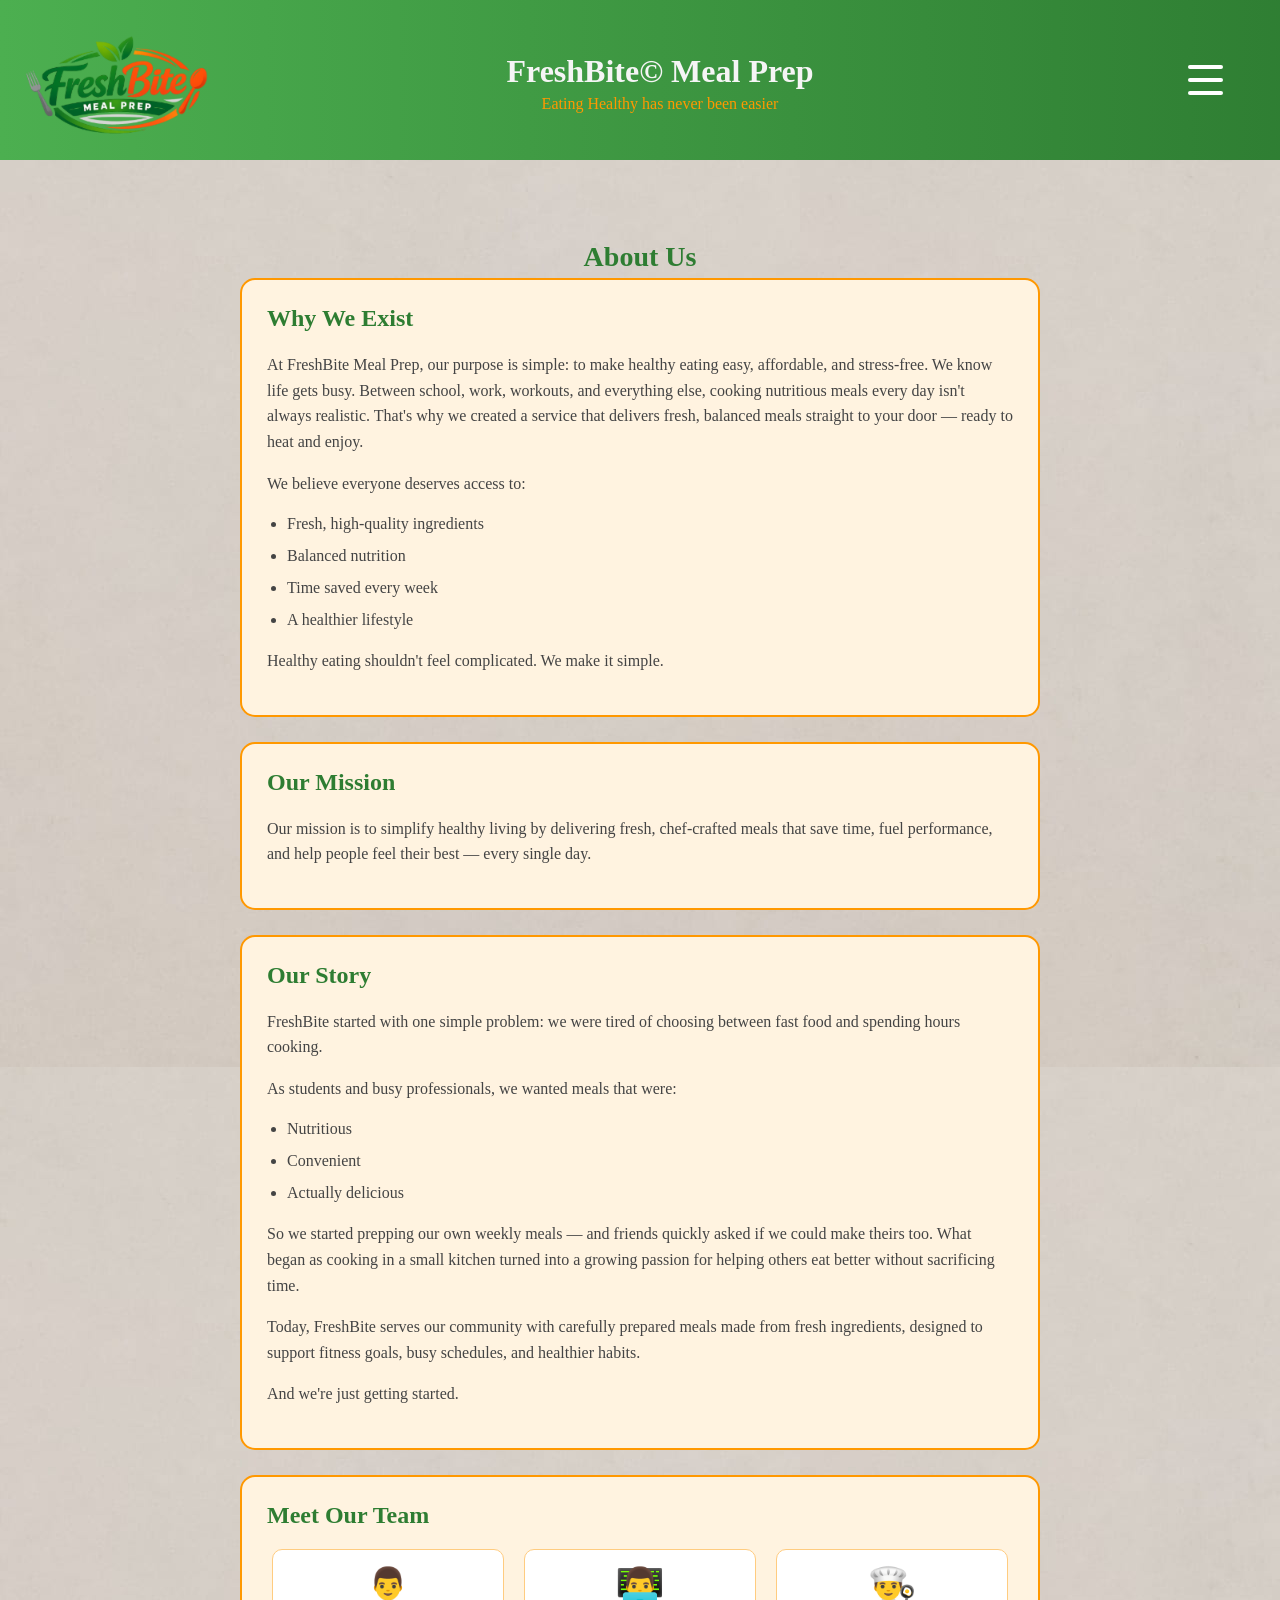
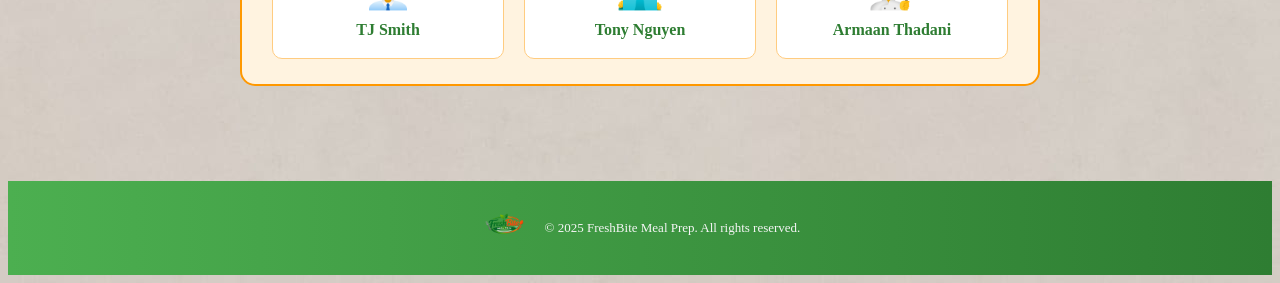
==== webpages/about.html @ d67d7040 "Clean up all pages: consistent styling, fix broken pricing, add missing meta tags - index.html: adde" ====
<!DOCTYPE html>
<html lang="en">
<head>
    <meta charset="UTF-8">
    <meta name="viewport" content="width=device-width, initial-scale=1.0">
    <meta name="keywords" content="FreshBite, about us, meal prep, our story, our mission, healthy food company">
    <meta name="description" content="Learn about FreshBite Meal Prep - our mission, story, and team.">
    <title>About Us - FreshBite Meal Prep</title>
    <link rel="stylesheet" href="../stylesheets/header.css">
    <link rel="stylesheet" href="../stylesheets/pages.css">
    <style>
        .about-container {
            max-width: 800px;
            margin: 0 auto;
            padding: 20px;
        }

        .about-section {
            border: 2px solid #ff9800;
            border-radius: 15px;
            padding: 25px;
            background-color: #fff3e0;
            margin-bottom: 25px;
        }

        .about-section h2 {
            color: #2E7D32;
            margin-top: 0;
        }

        .about-section p {
            color: #444;
            line-height: 1.6;
        }

        .about-section ul {
            padding-left: 20px;
        }

        .about-section li {
            margin-bottom: 8px;
            color: #444;
            line-height: 1.5;
        }

        .team-grid {
            display: flex;
            gap: 20px;
            justify-content: center;
            flex-wrap: wrap;
            margin-top: 15px;
        }

        .team-member {
            text-align: center;
            flex: 1;
            min-width: 150px;
            max-width: 200px;
            padding: 15px;
            background-color: white;
            border-radius: 10px;
            border: 1px solid #ffcc80;
        }

        .team-member p {
            font-weight: bold;
            color: #2E7D32 !important;
            margin: 5px 0 0 0;
        }

        .team-member span {
            font-size: 40px;
        }

        @media (max-width: 500px) {
            .team-grid {
                flex-direction: column;
                align-items: center;
            }
        }
    </style>
</head>
<body>
    <!-- Beginning of Standard Header -->
    <div class="header">
        <a href="index.html"><img src="../pictures/freshlogo_s.png"></a>
        <div class="brandBox">
            <h1>FreshBite&copy; Meal Prep</h1>
            <p>Eating Healthy has never been easier</p>
        </div>
        <button class="hamburger" id="hamburger" onclick="toggleMenu()">
            <span></span>
            <span></span>
            <span></span>
        </button>
    </div>
    <div style="height:150px"></div>
    <div class="menu" id="menu">
        <a href="index.html"><h2>Home</h2></a>
        <a href="about.html"><h2>About Us</h2></a>
        <a href="testimony.html"><h2>Testimonies</h2></a>
        <a href="faq.html"><h2>FAQ</h2></a>
        <a href="howitworks.html"><h2>How It Works</h2></a>
        <a href="contact.html"><h2>Contact</h2></a>
        <a href="pricing.html"><h2>Pricing</h2></a>
        <a href="enrollment_form.html"><h2>Enroll</h2></a>
    </div>

    <div style="height:40px"></div>

    <script>
        function toggleMenu() {
            if (document.getElementById("menu").style.visibility == "hidden") {
                document.getElementById("menu").style.visibility = "visible";
            } else {
                document.getElementById("menu").style.visibility = "hidden";
            }
        }
    </script>
    <!-- End of Standard Header -->

    <div class="about-container">
        <h2 class="page-title">About Us</h2>

        <div class="about-section">
            <h2>Why We Exist</h2>
            <p>At FreshBite Meal Prep, our purpose is simple: to make healthy eating easy, affordable,
                and stress-free. We know life gets busy. Between school, work, workouts, and everything
                else, cooking nutritious meals every day isn't always realistic. That's why we created a
                service that delivers fresh, balanced meals straight to your door — ready to heat and enjoy.</p>
            <p>We believe everyone deserves access to:</p>
            <ul>
                <li>Fresh, high-quality ingredients</li>
                <li>Balanced nutrition</li>
                <li>Time saved every week</li>
                <li>A healthier lifestyle</li>
            </ul>
            <p>Healthy eating shouldn't feel complicated. We make it simple.</p>
        </div>

        <div class="about-section">
            <h2>Our Mission</h2>
            <p>Our mission is to simplify healthy living by delivering fresh, chef-crafted meals that save time, fuel performance, and help people feel their best — every single day.</p>
        </div>

        <div class="about-section">
            <h2>Our Story</h2>
            <p>FreshBite started with one simple problem: we were tired of choosing between fast food and spending hours cooking.</p>
            <p>As students and busy professionals, we wanted meals that were:</p>
            <ul>
                <li>Nutritious</li>
                <li>Convenient</li>
                <li>Actually delicious</li>
            </ul>
            <p>So we started prepping our own weekly meals — and friends quickly asked if we could make theirs too. What began as cooking in a small kitchen turned into a growing passion for helping others eat better without sacrificing time.</p>
            <p>Today, FreshBite serves our community with carefully prepared meals made from fresh ingredients, designed to support fitness goals, busy schedules, and healthier habits.</p>
            <p>And we're just getting started.</p>
        </div>

        <div class="about-section">
            <h2>Meet Our Team</h2>
            <div class="team-grid">
                <div class="team-member">
                    <span>👨‍💼</span>
                    <p>TJ Smith</p>
                </div>
                <div class="team-member">
                    <span>👨‍💻</span>
                    <p>Tony Nguyen</p>
                </div>
                <div class="team-member">
                    <span>👨‍🍳</span>
                    <p>Armaan Thadani</p>
                </div>
            </div>
        </div>
    </div>

    <!-- Footer -->
    <footer class="site-footer">
        <div class="footer-content">
            <a href="index.html"><img src="../pictures/freshlogo_s.png" class="footer-logo" alt="FreshBite Logo"></a>
            <p>&copy; 2025 FreshBite Meal Prep. All rights reserved.</p>
        </div>
    </footer>
</body>
</html>
---- stylesheets/header.css ----
.header {
    /* Deals with positioning the header */
    position: fixed;
    top: 0;
    left: 0;
    display: flex;

    /* Deals with internal items */
    align-items: center;
    justify-content: center;
    padding: 20px;

    /* Deals with formatting */
    background-image: linear-gradient(to right, #4CAF50, #2E7D32);

    width: 100%;
    height: 120px;
}


/* Logo */
.header img {
    height: 240px;
    left: 0px;
    top: 0px;
    transform: translateY(-10%);
    position: absolute;
}

/* Brand Name */
.brandBox h1 {
    color: #F5F5F5;
    margin: 5px;
    font-family: 'Times New Roman', serif;
}
/* Brand Motto */
.brandBox p {
    color: #FF9800;
    margin: 0px;
}

.brandBox {
    display: flex;

    text-align: center;
    justify-content: center;
    flex-direction: column;
}

/* Background iamge */
body {
    background-image: url("../pictures/bg.jpg");
    background-repeat: repeat;
}

.hamburger {
  width: 35px;
  height: 30px;
  left: 90%;

  display: flex;
  flex-direction: column;
  justify-content: space-between;
  background: none;
  border: none;
  cursor: pointer;
  position: absolute;
  padding: 0;
}

.hamburger span {
  height: 4px;
  width: 100%;
  background-color: white;
  border-radius: 2px;
  transition: all 0.3s ease;
}

.menu {
    position: fixed;
    display: flex;
    flex-direction: row;
    background-color: #2E7D32;
    justify-content: space-between;
    align-items: center;
    border-radius: 10px;
    border-color: black;

    visibility: hidden;

    left: 0px;

    height: 40px;
    width: 100%;
}

.menu a {
    text-decoration: none;
    color: #FF9800;
}

.menu h2 {
    font-size: 12pt;
    margin: 5px;
}

.footer {
    background-image: linear-gradient(to right, #2E7D32, #1B5E20);
    padding: 12px;
    display: flex;
    justify-content: center;
    align-items: center;
    gap: 12px;
    margin-top: 25px;
}

.footer a {
    color: #F5F5F5;
    text-decoration: none;
    font-weight: bold;
}

.footer img {
    height: 50px;
 }


/* Autoadjusting for smaller screens */
@media (max-width:800px) {
    .header {
        height: 80px;
    }
    .space {
        height: 110px;
    }
    .header img {
        height: 160px;
    }
}
@media (max-width: 400px) {
    .header {
        height: 40px;
    }
    .space {
        height: 70px;
    }
    .header img {
        height: 80px;
    }

    .brandBox h1 { 
        font-size: 14px; 
    }
    .brandBox p { 
        font-size: 10px; 
    }
}
---- stylesheets/pages.css ----
/* =============================================
   pages.css — Shared styles for Person 2 pages
   (FAQ, How It Works, Contact Us)
   ============================================= */

/* ---- Page Layout ---- */
.page-container {
    max-width: 900px;
    margin: 0 auto;
    padding: 20px;
}

.page-title {
    text-align: center;
    color: #2E7D32;
    font-family: 'Times New Roman', serif;
    font-size: 28px;
    margin-bottom: 5px;
}

.page-subtitle {
    text-align: center;
    color: #555;
    margin-bottom: 30px;
    font-size: 15px;
}


/* ---- FAQ Page Styles ---- */
.faq-item {
    margin-bottom: 12px;
    border-radius: 10px;
    overflow: hidden;
    border: 2px solid #ff9800;
}

.faq-question {
    background-color: #fff3e0;
    padding: 15px 20px;
    cursor: pointer;
    display: flex;
    justify-content: space-between;
    align-items: center;
    transition: background-color 0.2s ease;
}

.faq-question:hover {
    background-color: #ffe0b2;
}

.faq-question.active {
    background-color: #ffe0b2;
}

.faq-q-text {
    font-weight: bold;
    color: #2E7D32;
    font-size: 16px;
    flex: 1;
    margin-right: 10px;
}

.faq-toggle {
    font-size: 22px;
    font-weight: bold;
    color: #FF9800;
    flex-shrink: 0;
    width: 25px;
    text-align: center;
}

.faq-answer {
    max-height: 0;
    overflow: hidden;
    padding: 0 20px;
    background-color: white;
    transition: max-height 0.35s ease, padding 0.35s ease;
}

.faq-answer p {
    color: #444;
    line-height: 1.6;
    margin: 0;
}


/* ---- Contact Page Styles ---- */
.contact-wrapper {
    display: flex;
    gap: 30px;
    flex-wrap: wrap;
}

.contact-info-box {
    flex: 1;
    min-width: 250px;
    border: 2px solid #ff9800;
    border-radius: 15px;
    padding: 25px;
    background-color: #fff3e0;
}

.contact-info-box h3 {
    color: #2E7D32;
    margin-top: 0;
}

.contact-list {
    list-style: none;
    padding: 0;
    margin: 0;
}

.contact-list li {
    padding: 10px 0;
    border-bottom: 1px solid #ffcc80;
    color: #444;
}

.contact-list li:last-child {
    border-bottom: none;
}

.contact-form-box {
    flex: 2;
    min-width: 300px;
    border: 2px solid #ff9800;
    border-radius: 15px;
    padding: 25px;
    background-color: #fff3e0;
}

.contact-form-box h3 {
    color: #2E7D32;
    margin-top: 0;
}

.form-group {
    margin-bottom: 18px;
}

.form-group label {
    display: block;
    margin-bottom: 5px;
    font-weight: bold;
    color: #333;
    font-size: 14px;
}

.required {
    color: #c62828;
}

.form-group input[type="text"],
.form-group input[type="email"],
.form-group select,
.form-group textarea {
    width: 100%;
    padding: 10px 12px;
    border: 1px solid #ccc;
    border-radius: 8px;
    font-size: 14px;
    box-sizing: border-box;
    transition: border-color 0.2s ease;
}

.form-group input:focus,
.form-group select:focus,
.form-group textarea:focus {
    outline: none;
    border-color: #4CAF50;
    box-shadow: 0 0 0 2px rgba(76, 175, 80, 0.2);
}

.input-error {
    border-color: #c62828 !important;
    box-shadow: 0 0 0 2px rgba(198, 40, 40, 0.15) !important;
}

.error-msg {
    display: block;
    color: #c62828;
    font-size: 12px;
    margin-top: 4px;
    min-height: 16px;
}

.radio-group {
    display: flex;
    flex-wrap: wrap;
    gap: 12px;
    margin-top: 5px;
}

.radio-label {
    font-weight: normal !important;
    display: flex;
    align-items: center;
    gap: 5px;
    color: #444;
    cursor: pointer;
    font-size: 14px;
}

.checkbox-label {
    font-weight: normal !important;
    display: flex;
    align-items: center;
    gap: 8px;
    color: #444;
    cursor: pointer;
    font-size: 14px;
}

.submit-btn {
    background-color: #4CAF50;
    color: white;
    border: none;
    padding: 12px 30px;
    border-radius: 8px;
    font-size: 16px;
    font-weight: bold;
    cursor: pointer;
    transition: background-color 0.3s ease;
    width: 100%;
}

.submit-btn:hover {
    background-color: #388E3C;
}


/* ---- Thank You Modal ---- */
.modal-overlay {
    display: none;
    position: fixed;
    top: 0;
    left: 0;
    width: 100%;
    height: 100%;
    background-color: rgba(0, 0, 0, 0.5);
    justify-content: center;
    align-items: center;
    z-index: 1000;
}

.modal-content {
    background-color: white;
    padding: 40px;
    border-radius: 15px;
    text-align: center;
    max-width: 400px;
    margin: 20px;
    box-shadow: 0 10px 30px rgba(0, 0, 0, 0.2);
}

.modal-content h2 {
    color: #2E7D32;
    font-family: 'Times New Roman', serif;
    margin-top: 0;
}

.modal-content p {
    color: #555;
    line-height: 1.5;
}

.modal-close-btn {
    background-color: #FF9800;
    color: white;
    border: none;
    padding: 10px 25px;
    border-radius: 8px;
    font-size: 14px;
    font-weight: bold;
    cursor: pointer;
    margin-top: 15px;
    transition: background-color 0.3s ease;
}

.modal-close-btn:hover {
    background-color: #e68a00;
}


/* ---- Footer ---- */
.site-footer {
    background-image: linear-gradient(to right, #4CAF50, #2E7D32);
    margin-top: 50px;
    padding: 20px;
}

.footer-content {
    display: flex;
    align-items: center;
    justify-content: center;
    gap: 15px;
    flex-wrap: wrap;
}

.footer-logo {
    height: 50px;
}

.footer-content p {
    color: #F5F5F5;
    margin: 0;
    font-size: 13px;
}


/* ---- Responsive for Contact Page ---- */
@media (max-width: 600px) {
    .contact-wrapper {
        flex-direction: column;
    }

    .radio-group {
        flex-direction: column;
        gap: 8px;
    }
}

@media (max-width: 400px) {
    .page-title {
        font-size: 20px;
    }

    .page-subtitle {
        font-size: 13px;
    }

    .faq-q-text {
        font-size: 14px;
    }

    .contact-info-box,
    .contact-form-box {
        padding: 15px;
    }
}
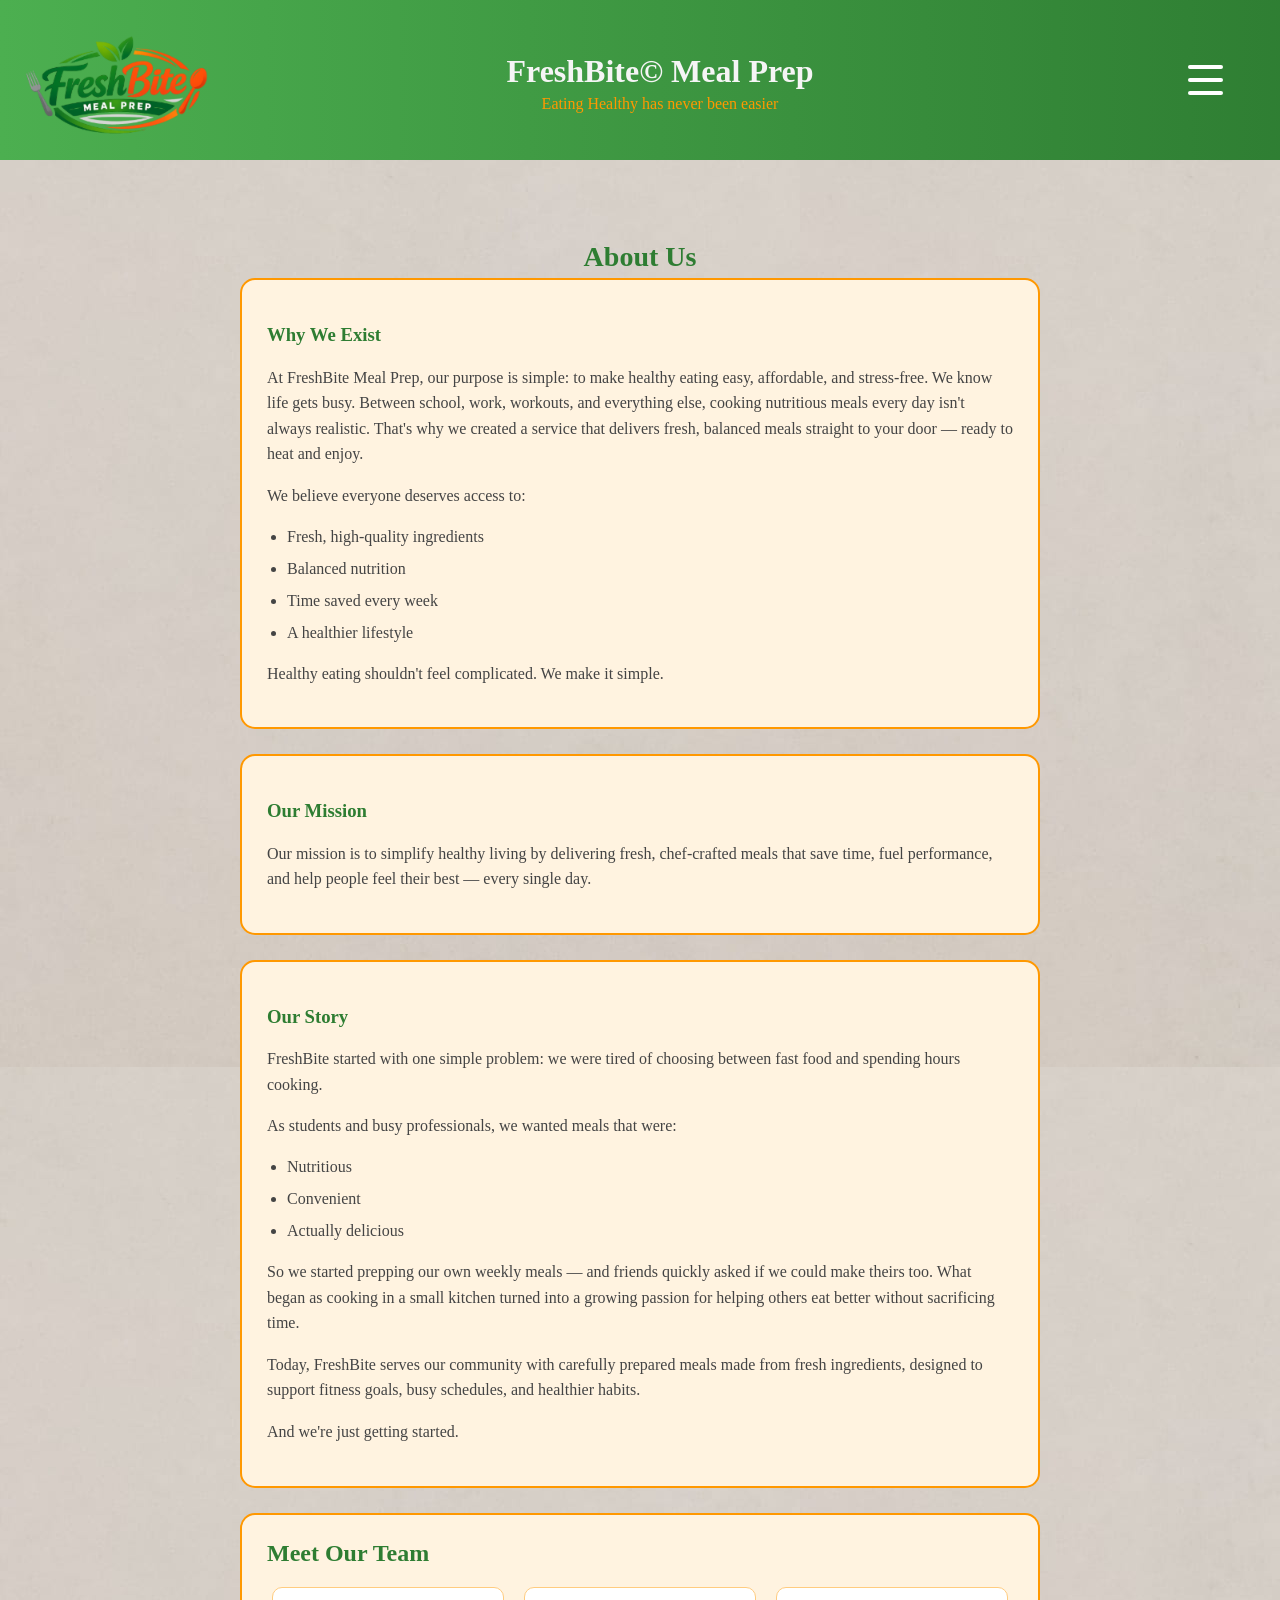
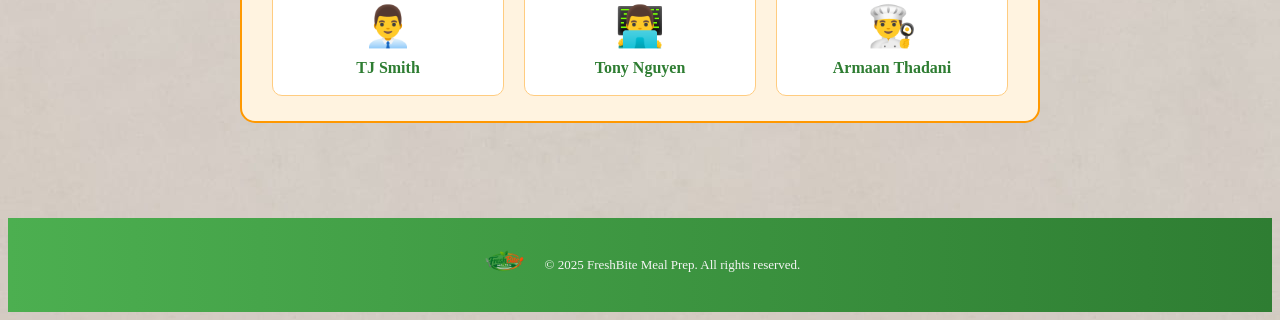
==== commit e8b12bb4: "Update formatting my section" ====
--- a/webpages/about.html
+++ b/webpages/about.html
@@ -78,6 +78,9 @@
                 align-items: center;
             }
         }
+        h3 {
+            color:#2E7D32;
+        }
     </style>
 </head>
 <body>
@@ -120,10 +123,10 @@
     <!-- End of Standard Header -->
 
     <div class="about-container">
-        <h2 class="page-title">About Us</h2>
+        <h2 class="page-title" style="color:#2E7D32">About Us</h2>
 
         <div class="about-section">
-            <h2>Why We Exist</h2>
+            <h3>Why We Exist</h3>
             <p>At FreshBite Meal Prep, our purpose is simple: to make healthy eating easy, affordable,
                 and stress-free. We know life gets busy. Between school, work, workouts, and everything
                 else, cooking nutritious meals every day isn't always realistic. That's why we created a
@@ -139,12 +142,12 @@
         </div>
 
         <div class="about-section">
-            <h2>Our Mission</h2>
+            <h3>Our Mission</h3>
             <p>Our mission is to simplify healthy living by delivering fresh, chef-crafted meals that save time, fuel performance, and help people feel their best — every single day.</p>
         </div>
 
         <div class="about-section">
-            <h2>Our Story</h2>
+            <h3>Our Story</h3>
             <p>FreshBite started with one simple problem: we were tired of choosing between fast food and spending hours cooking.</p>
             <p>As students and busy professionals, we wanted meals that were:</p>
             <ul>
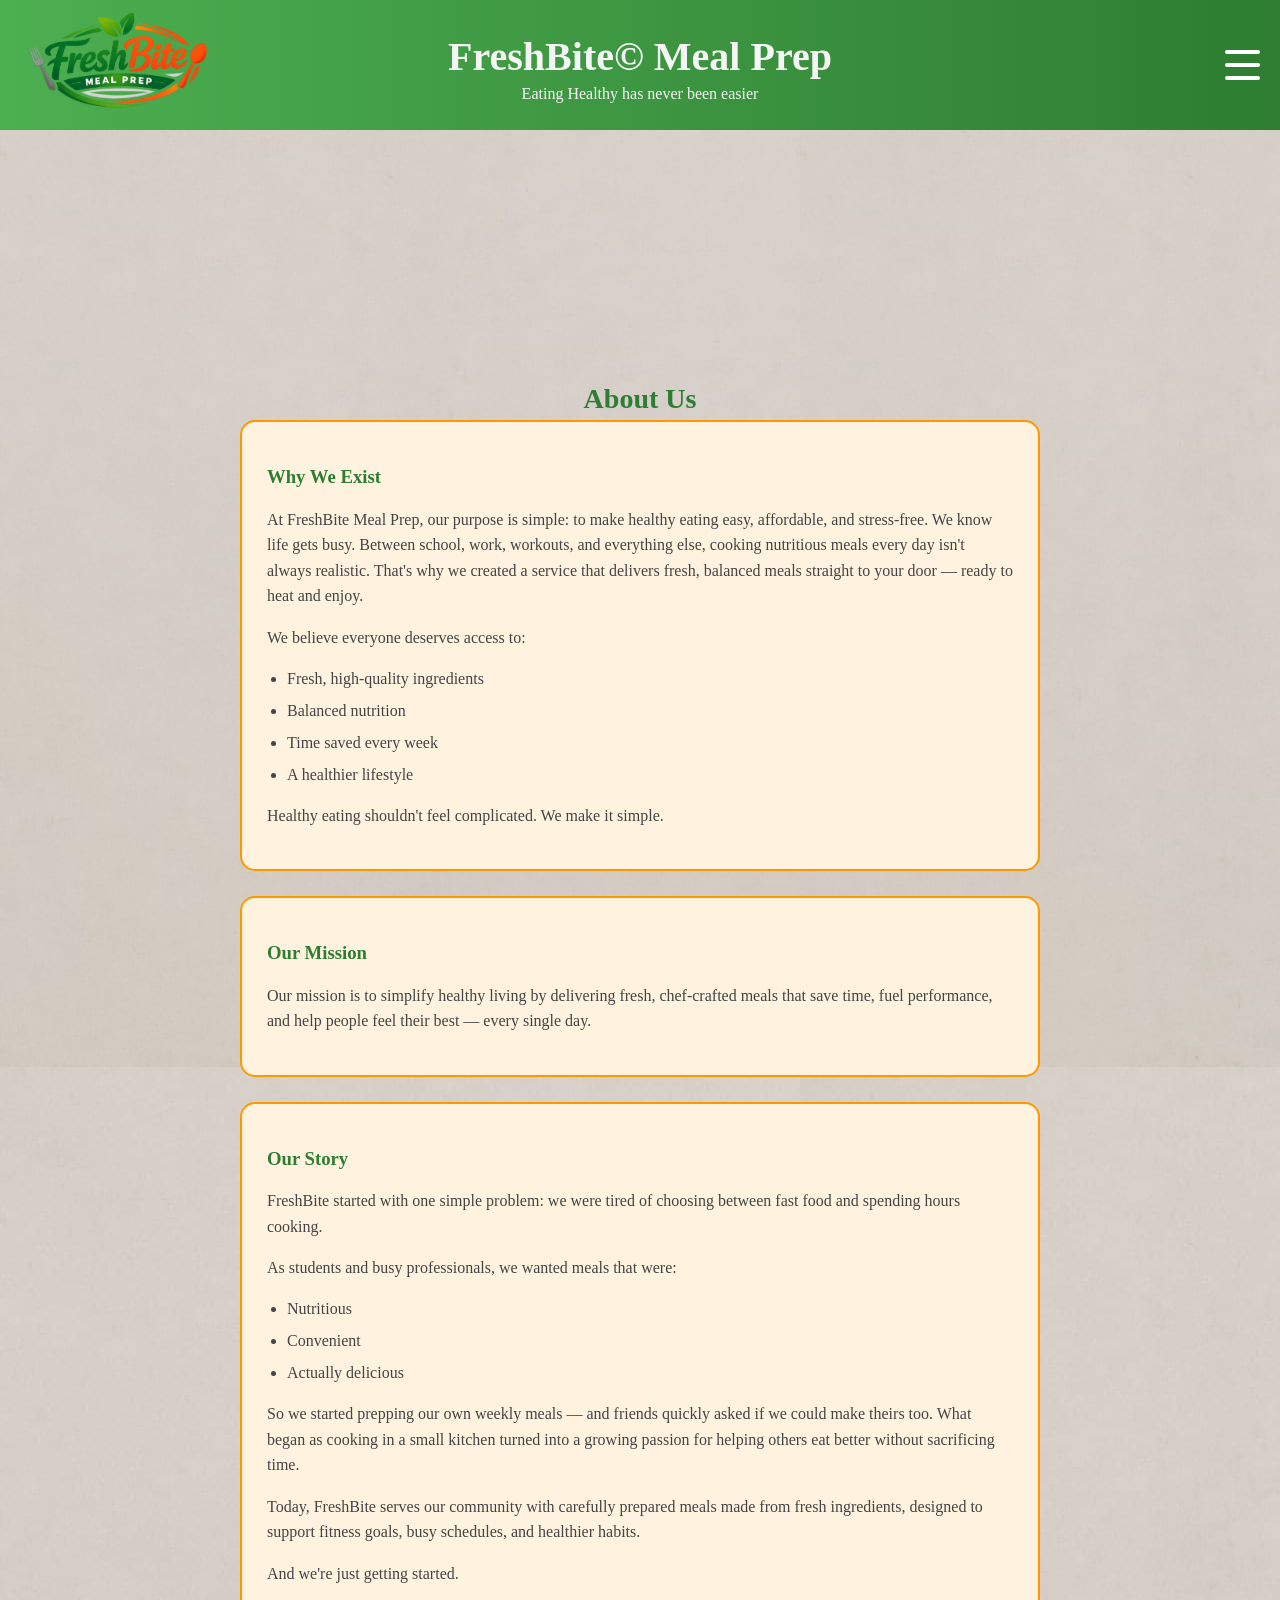
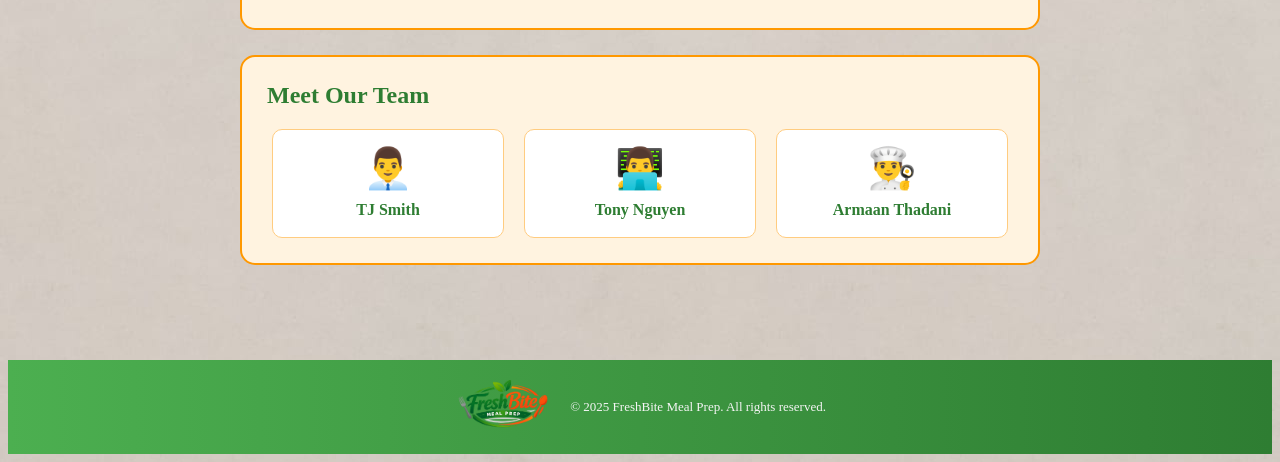
==== commit be45bdf5: "Update Header Consistency" ====
--- a/webpages/about.html
+++ b/webpages/about.html
@@ -97,7 +97,7 @@
             <span></span>
         </button>
     </div>
-    <div style="height:150px"></div>
+    
     <div class="menu" id="menu">
         <a href="index.html"><h2>Home</h2></a>
         <a href="about.html"><h2>About Us</h2></a>
@@ -109,8 +109,6 @@
         <a href="enrollment_form.html"><h2>Enroll</h2></a>
     </div>
 
-    <div style="height:40px"></div>
-
     <script>
         function toggleMenu() {
             if (document.getElementById("menu").style.visibility == "hidden") {
@@ -121,9 +119,9 @@
         }
     </script>
     <!-- End of Standard Header -->
-
+     
     <div class="about-container">
-        <h2 class="page-title" style="color:#2E7D32">About Us</h2>
+        <h2 class="page-title">About Us</h2>
 
         <div class="about-section">
             <h3>Why We Exist</h3>
--- a/stylesheets/header.css
+++ b/stylesheets/header.css
@@ -1,54 +1,53 @@
 .header {
-    /* Deals with positioning the header */
     position: fixed;
     top: 0;
     left: 0;
-    display: flex;
-
-    /* Deals with internal items */
+    width: 100%;
+    height: 150px;
+    display: flex;
     align-items: center;
+    padding: 0 20px;
+    background-image: linear-gradient(to right, #4CAF50, #2E7D32);
+    box-sizing: border-box;
+    z-index: 1000;
+}
+
+/* Logo left */
+.header a img {
+    height: 80%; /* keeps some padding top/bottom */
+    max-height: 120px;
+    object-fit: contain;
+}
+
+/* Brand in absolute center */
+.brandBox {
+    position: absolute;
+    left: 50%;
+    transform: translateX(-50%);
+    text-align: center;
+    display: flex;
+    flex-direction: column;
     justify-content: center;
-    padding: 20px;
-
-    /* Deals with formatting */
-    background-image: linear-gradient(to right, #4CAF50, #2E7D32);
-
-    width: 100%;
-    height: 120px;
-}
-
-
-/* Logo */
-.header img {
-    height: 240px;
-    left: 0px;
-    top: 0px;
-    transform: translateY(-10%);
-    position: absolute;
+    height: 100%;
 }
 
 /* Brand Name */
 .brandBox h1 {
     color: #F5F5F5;
     margin: 5px;
+    font-size: 48pt;
     font-family: 'Times New Roman', serif;
 }
 /* Brand Motto */
 .brandBox p {
-    color: #FF9800;
+    color: #F5F5F5;
     margin: 0px;
-}
-
-.brandBox {
-    display: flex;
-
-    text-align: center;
-    justify-content: center;
-    flex-direction: column;
+    font-size: 18pt;
 }
 
 /* Background iamge */
 body {
+    padding-top: 190px;
     background-image: url("../pictures/bg.jpg");
     background-repeat: repeat;
 }
@@ -56,7 +55,9 @@
 .hamburger {
   width: 35px;
   height: 30px;
-  left: 90%;
+  margin-left: auto;
+
+  position: relative;
 
   display: flex;
   flex-direction: column;
@@ -64,7 +65,6 @@
   background: none;
   border: none;
   cursor: pointer;
-  position: absolute;
   padding: 0;
 }
 
@@ -78,30 +78,38 @@
 
 .menu {
     position: fixed;
-    display: flex;
-    flex-direction: row;
-    background-color: #2E7D32;
-    justify-content: space-between;
-    align-items: center;
+    top: 155px;
+    right: 5px;
+    left: auto;
+    z-index: 999;
+
+    display: flex;
+    flex-direction: column;
+    align-items: stretch;
+
+    background-color: #206023;
     border-radius: 10px;
-    border-color: black;
-
+    box-shadow: 0 4px 12px rgba(0, 0, 0, 0.25);
+    padding: 10px 0;
+
+    width: 220px;
     visibility: hidden;
-
-    left: 0px;
-
-    height: 40px;
-    width: 100%;
 }
 
 .menu a {
     text-decoration: none;
-    color: #FF9800;
+    color: #F5F5F5;
+    padding: 6px 20px;
+    transition: background-color 0.2s ease;
+}
+
+.menu a:hover {
+    background-color: #256d29;
 }
 
 .menu h2 {
     font-size: 12pt;
-    margin: 5px;
+    margin: 4px 0;
 }
 
 .footer {
@@ -124,34 +132,78 @@
     height: 50px;
  }
 
+ @media (max-width: 1300px) {
+    .header {
+        height: 130px;
+    }
+    .space {
+        height: 130px;
+    }
+    .header a img {
+        height: 100px;
+    }
+    .brandBox h1 {
+        font-size: 30pt;
+    }
+    .brandBox p {
+        font-size: 12pt;
+    }
+    .menu {
+        top: 165px;
+    }
+    body {
+        margin-top: 150px;
+    }
+ }
+
 
 /* Autoadjusting for smaller screens */
 @media (max-width:800px) {
     .header {
-        height: 80px;
+        height: 110px;
     }
     .space {
         height: 110px;
     }
-    .header img {
-        height: 160px;
-    }
-}
-@media (max-width: 400px) {
+    .header a img {
+        height: 80px;
+    }
+    .brandBox h1 {
+        font-size: 24pt;
+    }
+    .brandBox p {
+        font-size: 12pt;
+    }
+    .menu {
+        top: 145px;
+    }
+    body {
+        margin-top: 110px;
+    }
+}
+@media (max-width: 600px) {
     .header {
+        height: 90px;
+    }
+    .space {
+        height: 90px;
+    }
+    .header a img {
         height: 40px;
     }
-    .space {
-        height: 70px;
-    }
-    .header img {
-        height: 80px;
-    }
-
-    .brandBox h1 { 
-        font-size: 14px; 
-    }
-    .brandBox p { 
-        font-size: 10px; 
+    .brandBox h1 {
+        font-size: 14pt;
+    }
+    .menu {
+        top: 125px;
+        width: 180px;
+        right: 10px;
+    }
+    .brandBox p {
+        font-size: 8pt;
+    }
+
+    body {
+        margin-top: 90px;
     }
 }
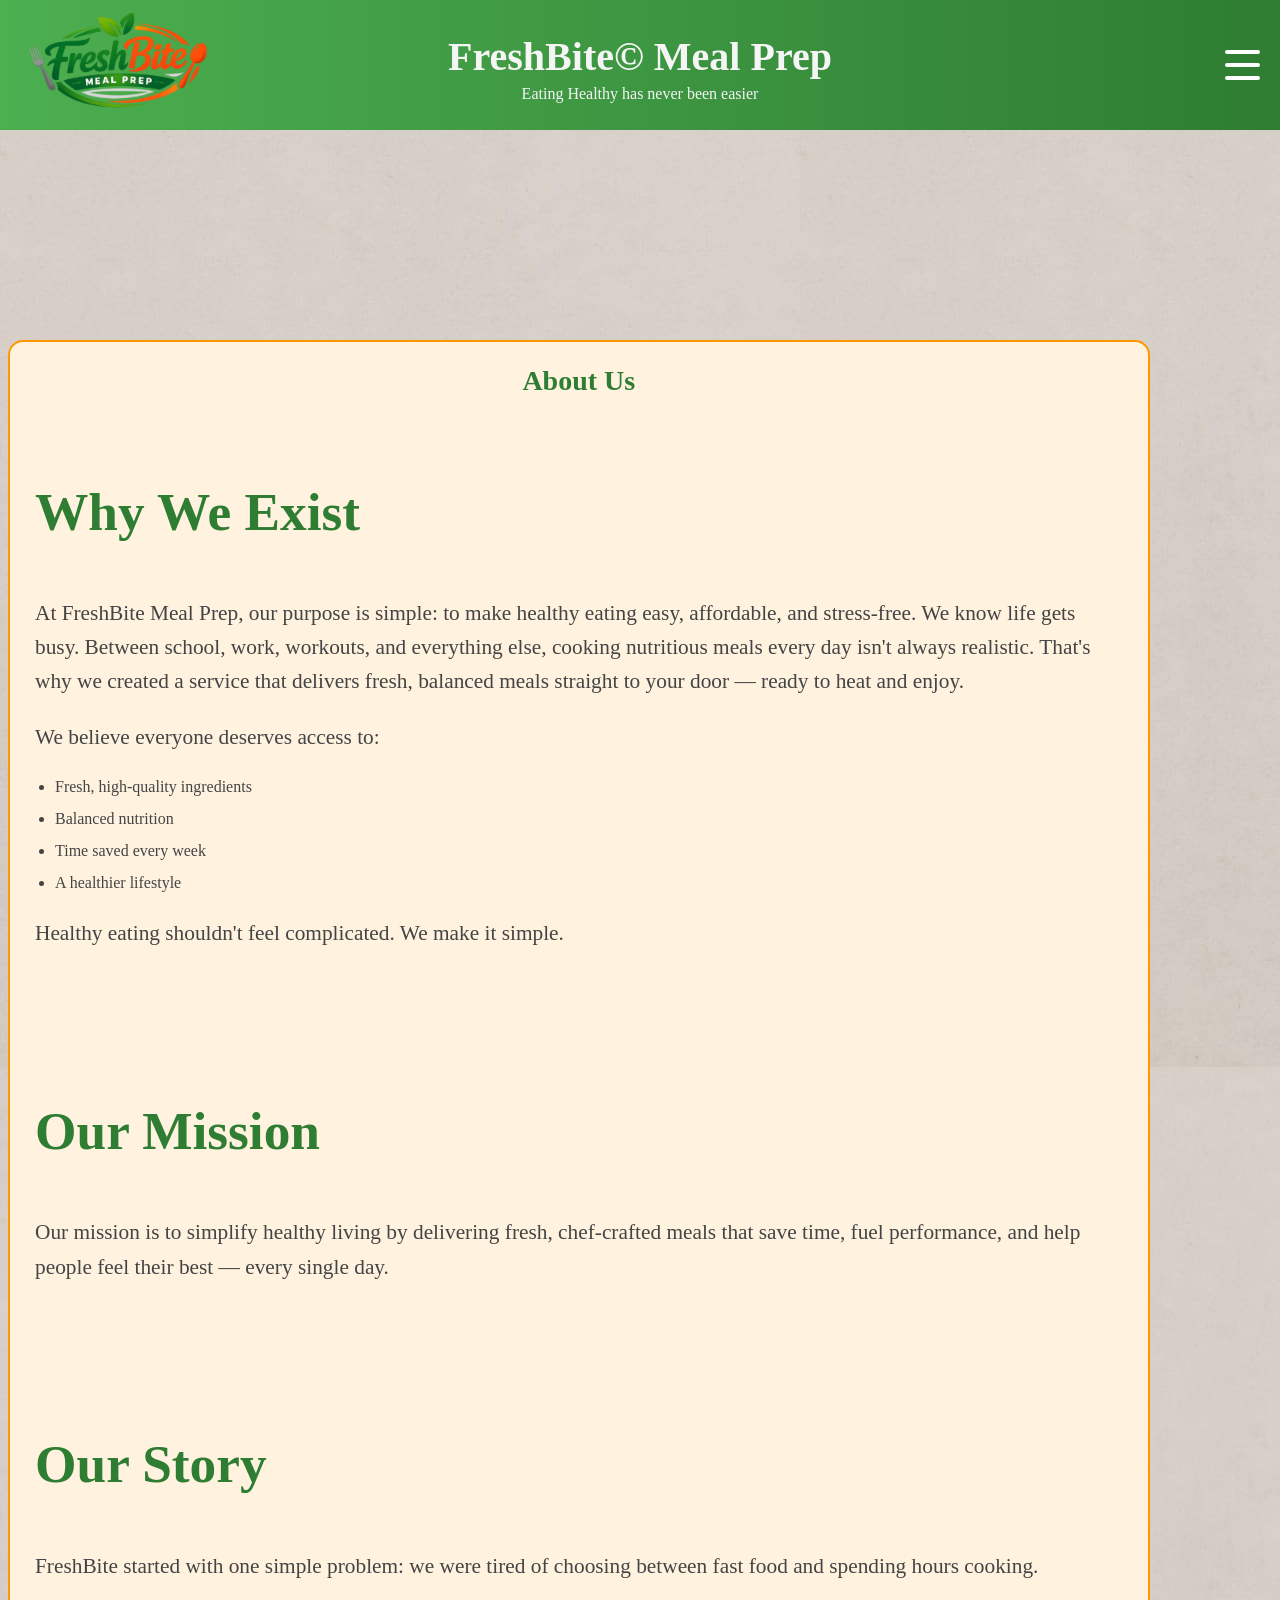
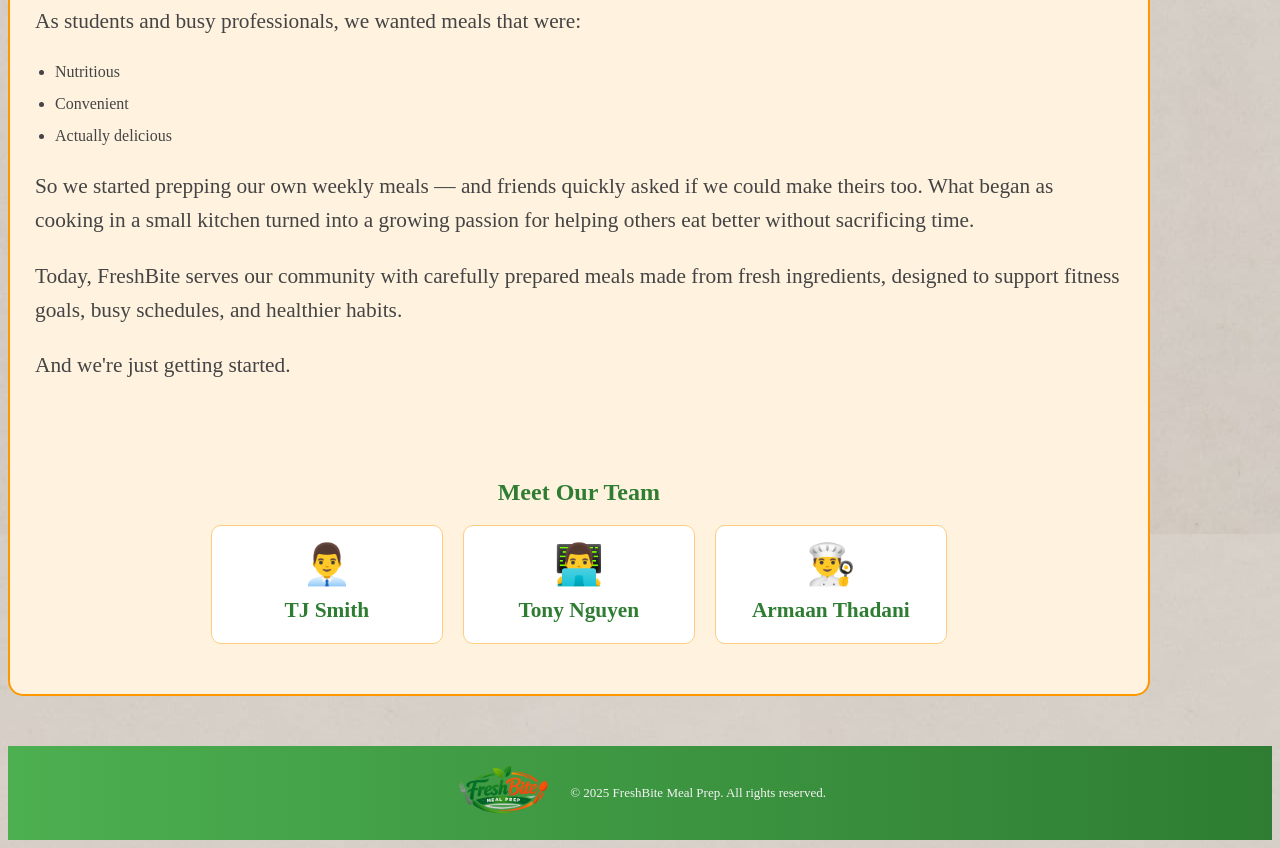
==== commit 8bc7963a: "Update responsiveness for About" ====
--- a/webpages/about.html
+++ b/webpages/about.html
@@ -10,17 +10,28 @@
     <link rel="stylesheet" href="../stylesheets/pages.css">
     <style>
         .about-container {
-            max-width: 800px;
-            margin: 0 auto;
-            padding: 20px;
-        }
-
-        .about-section {
+            height: fit-content;
+            width: 90%;
+            background-color: #fff3e0;
+            justify-self: center;
+            margin-top: 0px;
+
             border: 2px solid #ff9800;
             border-radius: 15px;
+        }
+
+        .about-section {
             padding: 25px;
-            background-color: #fff3e0;
             margin-bottom: 25px;
+        }
+
+        h3 {
+            color:#2E7D32;
+            font-size: 40pt;
+        }
+
+        p {
+            font-size: 16pt;
         }
 
         .about-section h2 {
@@ -57,6 +68,7 @@
             min-width: 150px;
             max-width: 200px;
             padding: 15px;
+
             background-color: white;
             border-radius: 10px;
             border: 1px solid #ffcc80;
@@ -72,14 +84,36 @@
             font-size: 40px;
         }
 
-        @media (max-width: 500px) {
+         @media (max-width: 1200px) {
+            h3 {
+                font-size: 32pt;
+            }
+
+            p {
+                font-size: 14pt;
+            }
+        }
+
+        @media (max-width: 900px) {
+            h3 {
+                font-size: 24pt;
+            }
+            p {
+                font-size: 10pt;
+            }
+        }
+
+        @media (max-width: 600px) {
+            h3 {
+                font-size: 20pt;
+            }
+            p {
+                font-size: 8pt;
+            }
             .team-grid {
                 flex-direction: column;
                 align-items: center;
             }
-        }
-        h3 {
-            color:#2E7D32;
         }
     </style>
 </head>
@@ -158,7 +192,7 @@
             <p>And we're just getting started.</p>
         </div>
 
-        <div class="about-section">
+        <div class="about-section" style="text-align: center;">
             <h2>Meet Our Team</h2>
             <div class="team-grid">
                 <div class="team-member">
--- a/stylesheets/header.css
+++ b/stylesheets/header.css
@@ -119,7 +119,6 @@
     justify-content: center;
     align-items: center;
     gap: 12px;
-    margin-top: 25px;
 }
 
 .footer a {
@@ -134,9 +133,6 @@
 
  @media (max-width: 1300px) {
     .header {
-        height: 130px;
-    }
-    .space {
         height: 130px;
     }
     .header a img {
@@ -162,9 +158,6 @@
     .header {
         height: 110px;
     }
-    .space {
-        height: 110px;
-    }
     .header a img {
         height: 80px;
     }
@@ -183,9 +176,6 @@
 }
 @media (max-width: 600px) {
     .header {
-        height: 90px;
-    }
-    .space {
         height: 90px;
     }
     .header a img {
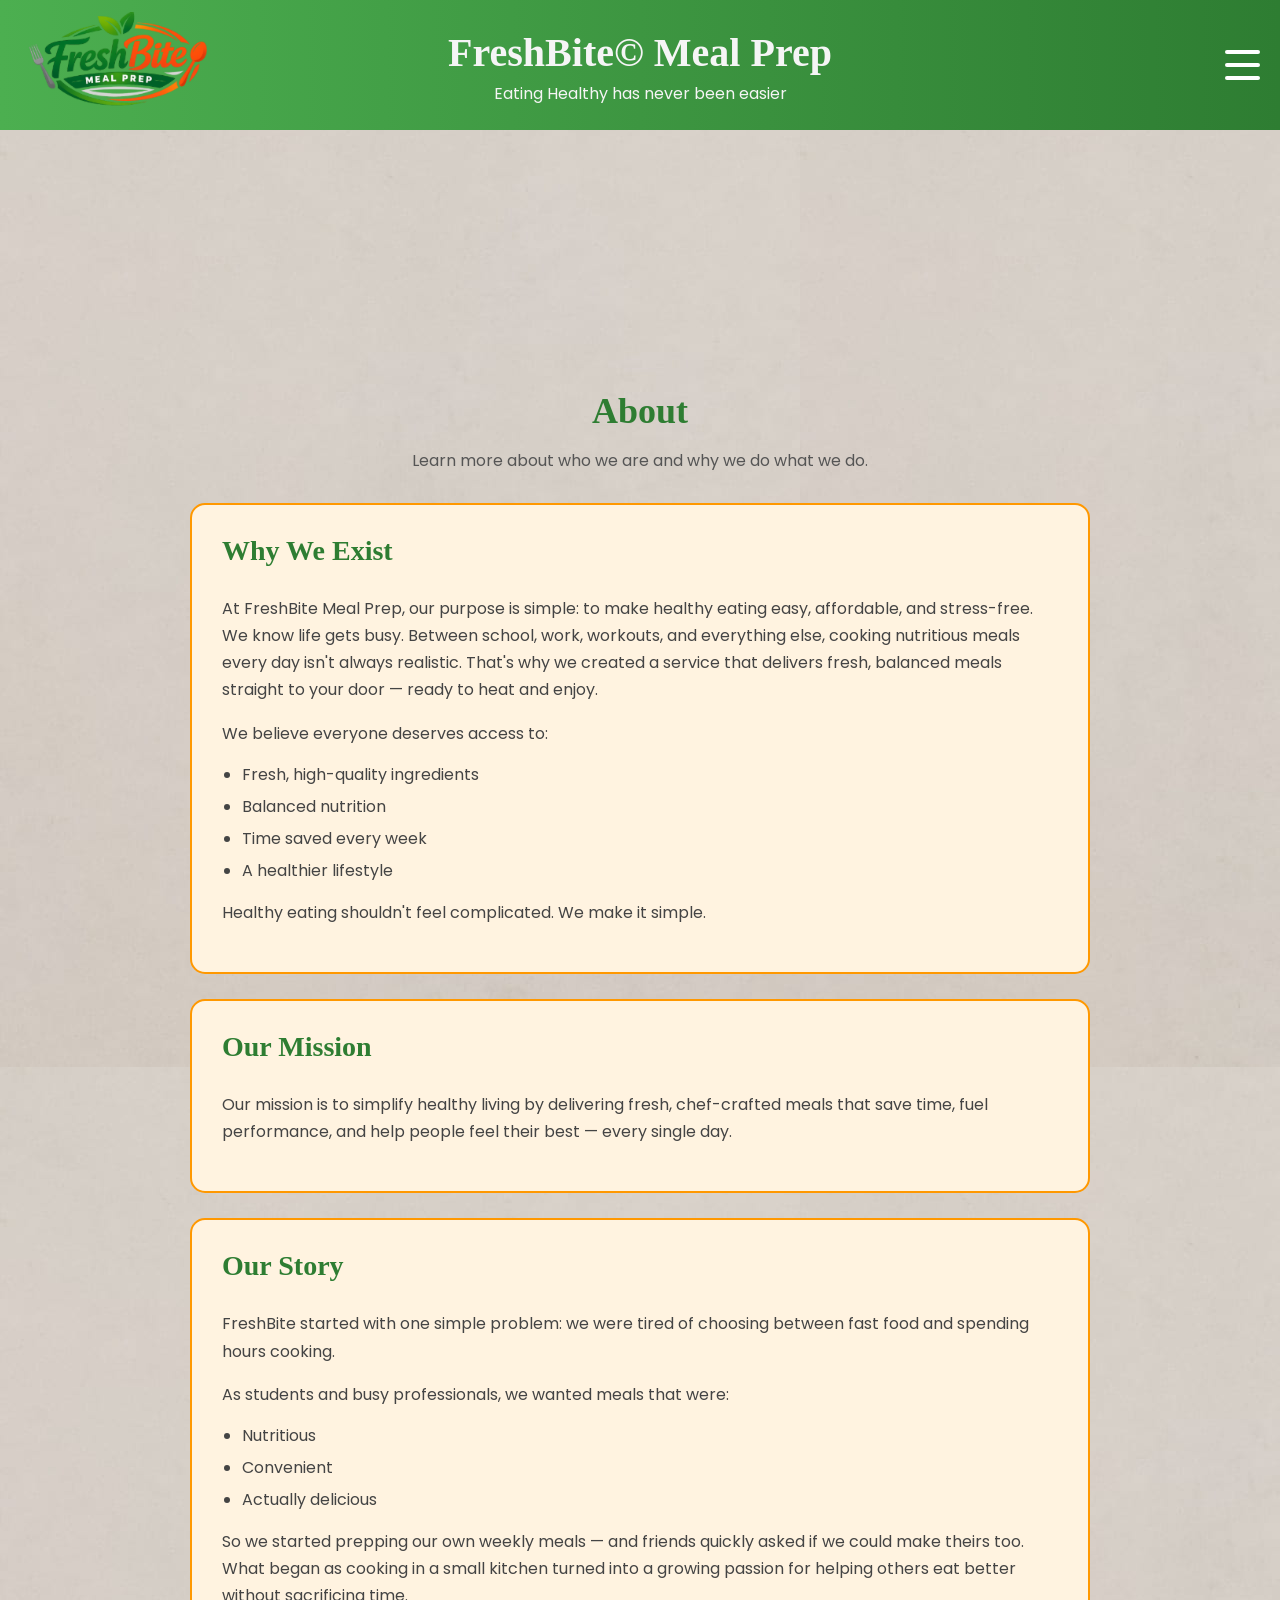
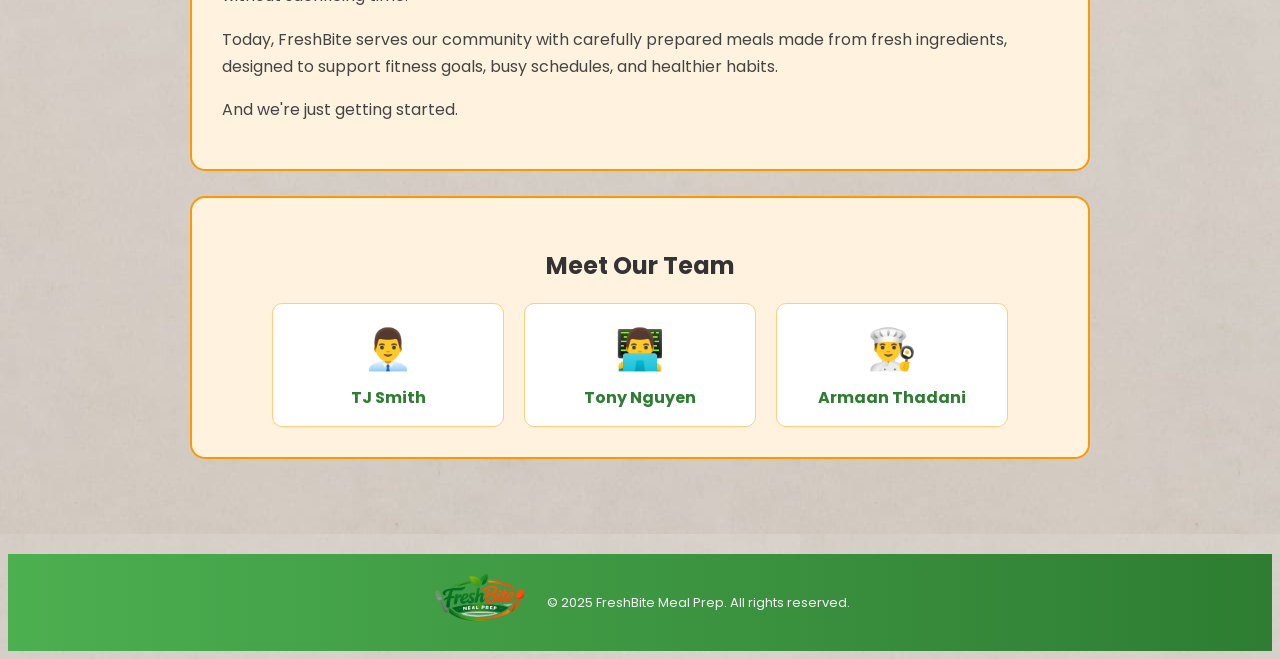
==== commit 42faf972: "Revamp site based on professor feedback - Stretch hero full-width, remove wrapping container box on " ====
--- a/webpages/about.html
+++ b/webpages/about.html
@@ -10,38 +10,30 @@
     <link rel="stylesheet" href="../stylesheets/pages.css">
     <style>
         .about-container {
-            height: fit-content;
-            width: 90%;
+            max-width: 900px;
+            margin: 0 auto;
+            padding: 20px;
+        }
+
+        .about-section {
+            padding: 30px;
+            margin-bottom: 25px;
             background-color: #fff3e0;
-            justify-self: center;
-            margin-top: 0px;
-
             border: 2px solid #ff9800;
             border-radius: 15px;
         }
 
-        .about-section {
-            padding: 25px;
-            margin-bottom: 25px;
-        }
-
-        h3 {
-            color:#2E7D32;
-            font-size: 40pt;
-        }
-
-        p {
-            font-size: 16pt;
-        }
-
-        .about-section h2 {
+        .about-section h3 {
             color: #2E7D32;
+            font-family: 'Times New Roman', Georgia, serif;
+            font-size: 28px;
             margin-top: 0;
         }
 
         .about-section p {
             color: #444;
-            line-height: 1.6;
+            line-height: 1.7;
+            font-size: 16px;
         }
 
         .about-section ul {
@@ -52,6 +44,7 @@
             margin-bottom: 8px;
             color: #444;
             line-height: 1.5;
+            font-size: 16px;
         }
 
         .team-grid {
@@ -84,32 +77,10 @@
             font-size: 40px;
         }
 
-         @media (max-width: 1200px) {
-            h3 {
-                font-size: 32pt;
-            }
-
-            p {
-                font-size: 14pt;
-            }
-        }
-
-        @media (max-width: 900px) {
-            h3 {
-                font-size: 24pt;
-            }
-            p {
-                font-size: 10pt;
-            }
-        }
-
         @media (max-width: 600px) {
-            h3 {
-                font-size: 20pt;
-            }
-            p {
-                font-size: 8pt;
-            }
+            .about-section { padding: 20px; }
+            .about-section h3 { font-size: 22px; }
+            .about-section p { font-size: 14px; }
             .team-grid {
                 flex-direction: column;
                 align-items: center;
@@ -134,13 +105,13 @@
     
     <div class="menu" id="menu">
         <a href="index.html"><h2>Home</h2></a>
-        <a href="about.html"><h2>About Us</h2></a>
+        <a href="about.html"><h2>About</h2></a>
+        <a href="howitworks.html"><h2>How It Works</h2></a>
+        <a href="pricing.html"><h2>Pricing</h2></a>
         <a href="testimony.html"><h2>Testimonies</h2></a>
         <a href="faq.html"><h2>FAQ</h2></a>
-        <a href="howitworks.html"><h2>How It Works</h2></a>
         <a href="contact.html"><h2>Contact</h2></a>
-        <a href="pricing.html"><h2>Pricing</h2></a>
-        <a href="enrollment_form.html"><h2>Enroll</h2></a>
+        <a href="enrollment_form.html"><h2>Join</h2></a>
     </div>
 
     <script>
@@ -155,7 +126,8 @@
     <!-- End of Standard Header -->
      
     <div class="about-container">
-        <h2 class="page-title">About Us</h2>
+        <h2 class="page-title">About</h2>
+        <p class="page-subtitle">Learn more about who we are and why we do what we do.</p>
 
         <div class="about-section">
             <h3>Why We Exist</h3>
--- a/stylesheets/header.css
+++ b/stylesheets/header.css
@@ -1,3 +1,5 @@
+@import url('https://fonts.googleapis.com/css2?family=Poppins:wght@400;600;700&display=swap');
+
 .header {
     position: fixed;
     top: 0;
@@ -45,11 +47,13 @@
     font-size: 18pt;
 }
 
-/* Background iamge */
+/* Background and base font */
 body {
     padding-top: 190px;
     background-image: url("../pictures/bg.jpg");
     background-repeat: repeat;
+    font-family: 'Poppins', 'Segoe UI', Tahoma, sans-serif;
+    color: #333;
 }
 
 .hamburger {
@@ -119,6 +123,7 @@
     justify-content: center;
     align-items: center;
     gap: 12px;
+    margin-top: 25px;
 }
 
 .footer a {
--- a/stylesheets/pages.css
+++ b/stylesheets/pages.css
@@ -13,16 +13,17 @@
 .page-title {
     text-align: center;
     color: #2E7D32;
-    font-family: 'Times New Roman', serif;
-    font-size: 28px;
-    margin-bottom: 5px;
+    font-family: 'Times New Roman', Georgia, serif;
+    font-size: 36px;
+    margin-bottom: 8px;
 }
 
 .page-subtitle {
     text-align: center;
     color: #555;
     margin-bottom: 30px;
-    font-size: 15px;
+    font-size: 16px;
+    font-family: 'Poppins', sans-serif;
 }
 
 
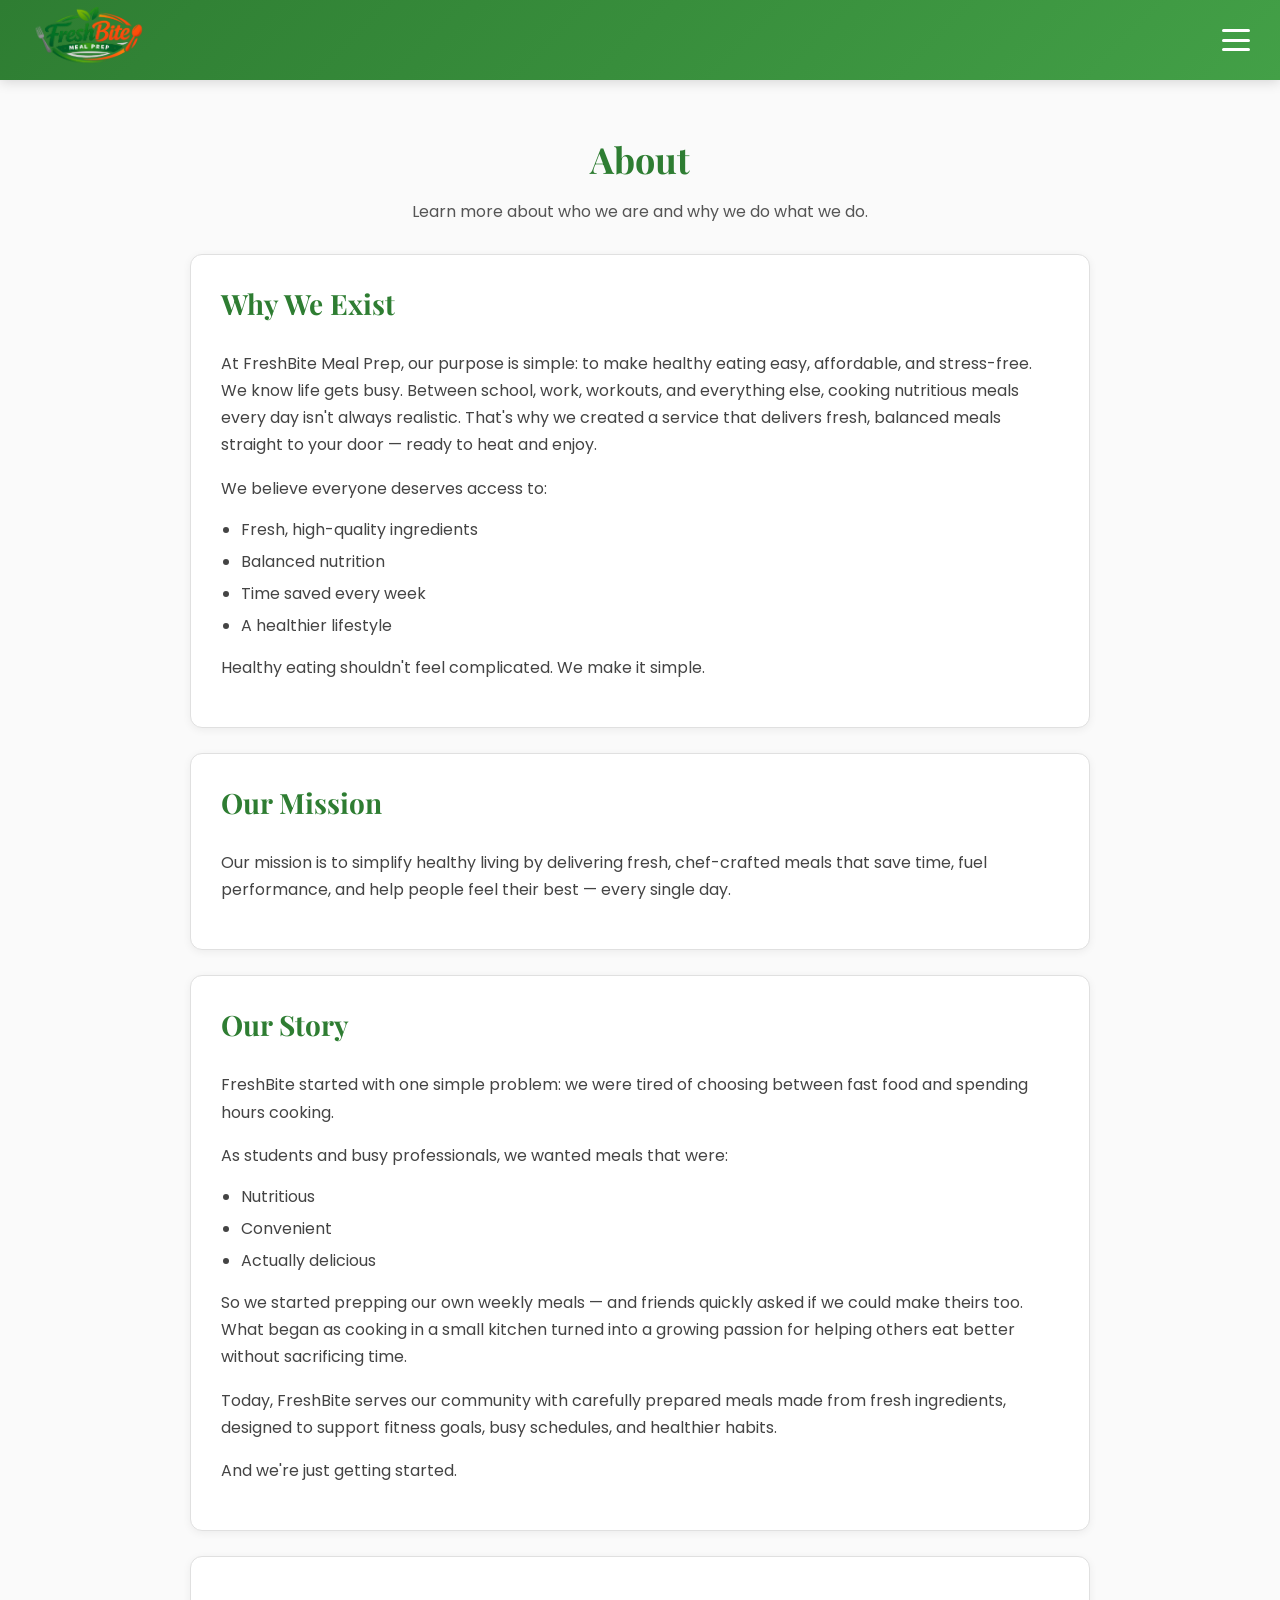
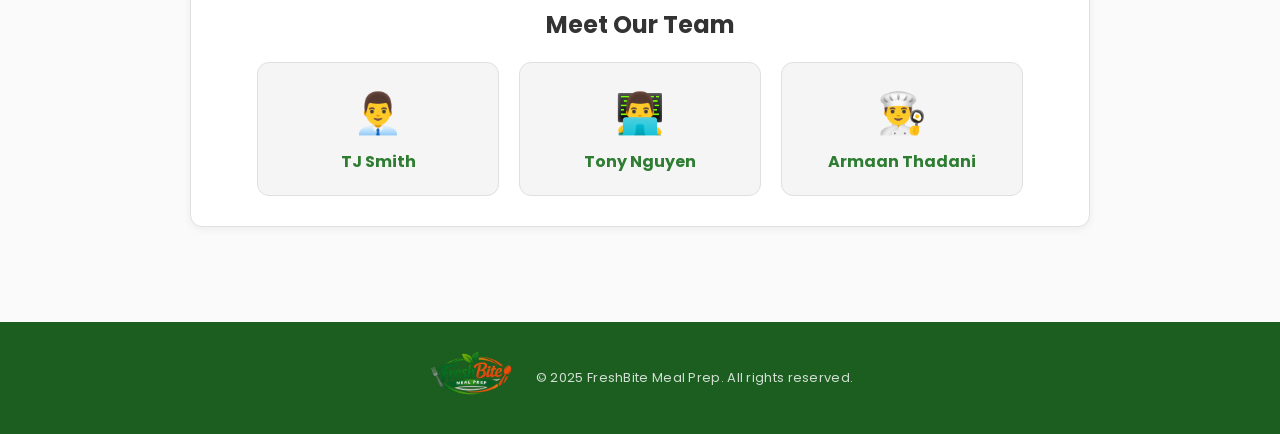
==== commit 7e3be5ad: "Visual rework: modern fonts, clean header, new hero image - Replace Times New Roman with Playfair Di" ====
--- a/webpages/about.html
+++ b/webpages/about.html
@@ -18,14 +18,20 @@
         .about-section {
             padding: 30px;
             margin-bottom: 25px;
-            background-color: #fff3e0;
-            border: 2px solid #ff9800;
-            border-radius: 15px;
+            background-color: white;
+            border: 1px solid #e0e0e0;
+            border-radius: 12px;
+            box-shadow: 0 2px 8px rgba(0,0,0,0.06);
+            transition: box-shadow 0.3s ease;
+        }
+
+        .about-section:hover {
+            box-shadow: 0 4px 16px rgba(0,0,0,0.1);
         }
 
         .about-section h3 {
             color: #2E7D32;
-            font-family: 'Times New Roman', Georgia, serif;
+            font-family: 'Playfair Display', Georgia, serif;
             font-size: 28px;
             margin-top: 0;
         }
@@ -60,11 +66,16 @@
             flex: 1;
             min-width: 150px;
             max-width: 200px;
-            padding: 15px;
-
-            background-color: white;
-            border-radius: 10px;
-            border: 1px solid #ffcc80;
+            padding: 20px;
+            background-color: #f5f5f5;
+            border-radius: 12px;
+            border: 1px solid #e0e0e0;
+            transition: transform 0.3s ease, box-shadow 0.3s ease;
+        }
+
+        .team-member:hover {
+            transform: translateY(-4px);
+            box-shadow: 0 6px 16px rgba(0,0,0,0.1);
         }
 
         .team-member p {
--- a/stylesheets/header.css
+++ b/stylesheets/header.css
@@ -1,89 +1,71 @@
-@import url('https://fonts.googleapis.com/css2?family=Poppins:wght@400;600;700&display=swap');
+@import url('https://fonts.googleapis.com/css2?family=Playfair+Display:wght@400;600;700&family=Poppins:wght@300;400;600;700&display=swap');
 
+/* ---- Fixed Header ---- */
 .header {
     position: fixed;
     top: 0;
     left: 0;
     width: 100%;
-    height: 150px;
+    height: 80px;
     display: flex;
     align-items: center;
-    padding: 0 20px;
-    background-image: linear-gradient(to right, #4CAF50, #2E7D32);
+    padding: 0 30px;
+    background: linear-gradient(135deg, #2E7D32 0%, #388E3C 50%, #43A047 100%);
     box-sizing: border-box;
     z-index: 1000;
+    box-shadow: 0 2px 12px rgba(0, 0, 0, 0.15);
 }
 
-/* Logo left */
+/* Logo */
 .header a img {
-    height: 80%; /* keeps some padding top/bottom */
-    max-height: 120px;
+    height: 60px;
     object-fit: contain;
+    flex-shrink: 0;
 }
 
-/* Brand in absolute center */
+/* Brand text hidden — logo already has brand name */
 .brandBox {
-    position: absolute;
-    left: 50%;
-    transform: translateX(-50%);
-    text-align: center;
-    display: flex;
-    flex-direction: column;
-    justify-content: center;
-    height: 100%;
-}
-
-/* Brand Name */
-.brandBox h1 {
-    color: #F5F5F5;
-    margin: 5px;
-    font-size: 48pt;
-    font-family: 'Times New Roman', serif;
-}
-/* Brand Motto */
-.brandBox p {
-    color: #F5F5F5;
-    margin: 0px;
-    font-size: 18pt;
+    display: none;
 }
 
 /* Background and base font */
 body {
-    padding-top: 190px;
-    background-image: url("../pictures/bg.jpg");
-    background-repeat: repeat;
+    padding-top: 85px;
+    background-color: #fafafa;
     font-family: 'Poppins', 'Segoe UI', Tahoma, sans-serif;
     color: #333;
+    margin: 0;
 }
 
+/* ---- Hamburger ---- */
 .hamburger {
-  width: 35px;
-  height: 30px;
-  margin-left: auto;
-
-  position: relative;
-
-  display: flex;
-  flex-direction: column;
-  justify-content: space-between;
-  background: none;
-  border: none;
-  cursor: pointer;
-  padding: 0;
+    width: 28px;
+    height: 22px;
+    margin-left: auto;
+    position: relative;
+    display: flex;
+    flex-direction: column;
+    justify-content: space-between;
+    background: none;
+    border: none;
+    cursor: pointer;
+    padding: 0;
+    flex-shrink: 0;
 }
 
 .hamburger span {
-  height: 4px;
-  width: 100%;
-  background-color: white;
-  border-radius: 2px;
-  transition: all 0.3s ease;
+    height: 3px;
+    width: 100%;
+    background-color: white;
+    border-radius: 2px;
+    transition: all 0.3s ease;
 }
 
+/* ---- Dropdown Menu ---- */
 .menu {
     position: fixed;
-    top: 155px;
-    right: 5px;
+    top: 85px;
+    right: 10px;
     left: auto;
     z-index: 999;
 
@@ -91,33 +73,36 @@
     flex-direction: column;
     align-items: stretch;
 
-    background-color: #206023;
+    background-color: #1B5E20;
     border-radius: 10px;
-    box-shadow: 0 4px 12px rgba(0, 0, 0, 0.25);
-    padding: 10px 0;
+    box-shadow: 0 8px 24px rgba(0, 0, 0, 0.2);
+    padding: 8px 0;
 
-    width: 220px;
+    width: 200px;
     visibility: hidden;
 }
 
 .menu a {
     text-decoration: none;
-    color: #F5F5F5;
-    padding: 6px 20px;
-    transition: background-color 0.2s ease;
+    color: rgba(255, 255, 255, 0.9);
+    padding: 10px 20px;
+    transition: background-color 0.2s ease, color 0.2s ease;
 }
 
 .menu a:hover {
-    background-color: #256d29;
+    background-color: rgba(255, 255, 255, 0.1);
+    color: #fff;
 }
 
 .menu h2 {
-    font-size: 12pt;
-    margin: 4px 0;
+    font-size: 13px;
+    margin: 0;
+    font-weight: 500;
 }
 
+/* ---- Old Footer (kept for compatibility) ---- */
 .footer {
-    background-image: linear-gradient(to right, #2E7D32, #1B5E20);
+    background-color: #1B5E20;
     padding: 12px;
     display: flex;
     justify-content: center;
@@ -134,71 +119,38 @@
 
 .footer img {
     height: 50px;
- }
+}
 
- @media (max-width: 1300px) {
+/* ---- Responsive ---- */
+@media (max-width: 800px) {
     .header {
-        height: 130px;
+        height: 70px;
+        padding: 0 20px;
     }
     .header a img {
-        height: 100px;
-    }
-    .brandBox h1 {
-        font-size: 30pt;
-    }
-    .brandBox p {
-        font-size: 12pt;
+        height: 50px;
     }
     .menu {
-        top: 165px;
+        top: 75px;
     }
     body {
-        margin-top: 150px;
+        padding-top: 75px;
     }
- }
+}
 
-
-/* Autoadjusting for smaller screens */
-@media (max-width:800px) {
+@media (max-width: 600px) {
     .header {
-        height: 110px;
+        height: 60px;
+        padding: 0 15px;
     }
     .header a img {
-        height: 80px;
-    }
-    .brandBox h1 {
-        font-size: 24pt;
-    }
-    .brandBox p {
-        font-size: 12pt;
+        height: 42px;
     }
     .menu {
-        top: 145px;
+        top: 65px;
+        width: 180px;
     }
     body {
-        margin-top: 110px;
+        padding-top: 65px;
     }
 }
-@media (max-width: 600px) {
-    .header {
-        height: 90px;
-    }
-    .header a img {
-        height: 40px;
-    }
-    .brandBox h1 {
-        font-size: 14pt;
-    }
-    .menu {
-        top: 125px;
-        width: 180px;
-        right: 10px;
-    }
-    .brandBox p {
-        font-size: 8pt;
-    }
-
-    body {
-        margin-top: 90px;
-    }
-}
--- a/stylesheets/pages.css
+++ b/stylesheets/pages.css
@@ -13,7 +13,7 @@
 .page-title {
     text-align: center;
     color: #2E7D32;
-    font-family: 'Times New Roman', Georgia, serif;
+    font-family: 'Playfair Display', Georgia, serif;
     font-size: 36px;
     margin-bottom: 8px;
 }
@@ -32,12 +32,13 @@
     margin-bottom: 12px;
     border-radius: 10px;
     overflow: hidden;
-    border: 2px solid #ff9800;
+    border: 1px solid #e0e0e0;
+    box-shadow: 0 1px 4px rgba(0,0,0,0.04);
 }
 
 .faq-question {
-    background-color: #fff3e0;
-    padding: 15px 20px;
+    background-color: white;
+    padding: 16px 20px;
     cursor: pointer;
     display: flex;
     justify-content: space-between;
@@ -46,11 +47,11 @@
 }
 
 .faq-question:hover {
-    background-color: #ffe0b2;
+    background-color: #f5f5f5;
 }
 
 .faq-question.active {
-    background-color: #ffe0b2;
+    background-color: #E8F5E9;
 }
 
 .faq-q-text {
@@ -95,10 +96,11 @@
 .contact-info-box {
     flex: 1;
     min-width: 250px;
-    border: 2px solid #ff9800;
-    border-radius: 15px;
+    border: 1px solid #e0e0e0;
+    border-radius: 12px;
     padding: 25px;
-    background-color: #fff3e0;
+    background-color: white;
+    box-shadow: 0 2px 8px rgba(0,0,0,0.06);
 }
 
 .contact-info-box h3 {
@@ -114,7 +116,7 @@
 
 .contact-list li {
     padding: 10px 0;
-    border-bottom: 1px solid #ffcc80;
+    border-bottom: 1px solid #e8e8e8;
     color: #444;
 }
 
@@ -125,10 +127,11 @@
 .contact-form-box {
     flex: 2;
     min-width: 300px;
-    border: 2px solid #ff9800;
-    border-radius: 15px;
+    border: 1px solid #e0e0e0;
+    border-radius: 12px;
     padding: 25px;
-    background-color: #fff3e0;
+    background-color: white;
+    box-shadow: 0 2px 8px rgba(0,0,0,0.06);
 }
 
 .contact-form-box h3 {
@@ -217,17 +220,20 @@
     background-color: #4CAF50;
     color: white;
     border: none;
-    padding: 12px 30px;
-    border-radius: 8px;
+    padding: 14px 30px;
+    border-radius: 50px;
     font-size: 16px;
-    font-weight: bold;
-    cursor: pointer;
-    transition: background-color 0.3s ease;
+    font-weight: 600;
+    cursor: pointer;
+    transition: background-color 0.3s ease, transform 0.2s ease, box-shadow 0.3s ease;
     width: 100%;
+    box-shadow: 0 2px 8px rgba(76,175,80,0.25);
 }
 
 .submit-btn:hover {
     background-color: #388E3C;
+    transform: translateY(-1px);
+    box-shadow: 0 4px 12px rgba(76,175,80,0.35);
 }
 
 
@@ -257,7 +263,7 @@
 
 .modal-content h2 {
     color: #2E7D32;
-    font-family: 'Times New Roman', serif;
+    font-family: 'Playfair Display', Georgia, serif;
     margin-top: 0;
 }
 
@@ -270,43 +276,46 @@
     background-color: #FF9800;
     color: white;
     border: none;
-    padding: 10px 25px;
-    border-radius: 8px;
-    font-size: 14px;
-    font-weight: bold;
+    padding: 12px 30px;
+    border-radius: 50px;
+    font-size: 14px;
+    font-weight: 600;
     cursor: pointer;
     margin-top: 15px;
-    transition: background-color 0.3s ease;
+    transition: background-color 0.3s ease, transform 0.2s ease;
 }
 
 .modal-close-btn:hover {
     background-color: #e68a00;
+    transform: translateY(-1px);
 }
 
 
 /* ---- Footer ---- */
 .site-footer {
-    background-image: linear-gradient(to right, #4CAF50, #2E7D32);
+    background-color: #1B5E20;
     margin-top: 50px;
-    padding: 20px;
+    padding: 30px 20px;
 }
 
 .footer-content {
     display: flex;
     align-items: center;
     justify-content: center;
-    gap: 15px;
+    gap: 18px;
     flex-wrap: wrap;
 }
 
 .footer-logo {
-    height: 50px;
+    height: 45px;
+    opacity: 0.9;
 }
 
 .footer-content p {
-    color: #F5F5F5;
+    color: rgba(255, 255, 255, 0.8);
     margin: 0;
     font-size: 13px;
+    letter-spacing: 0.3px;
 }
 
 
